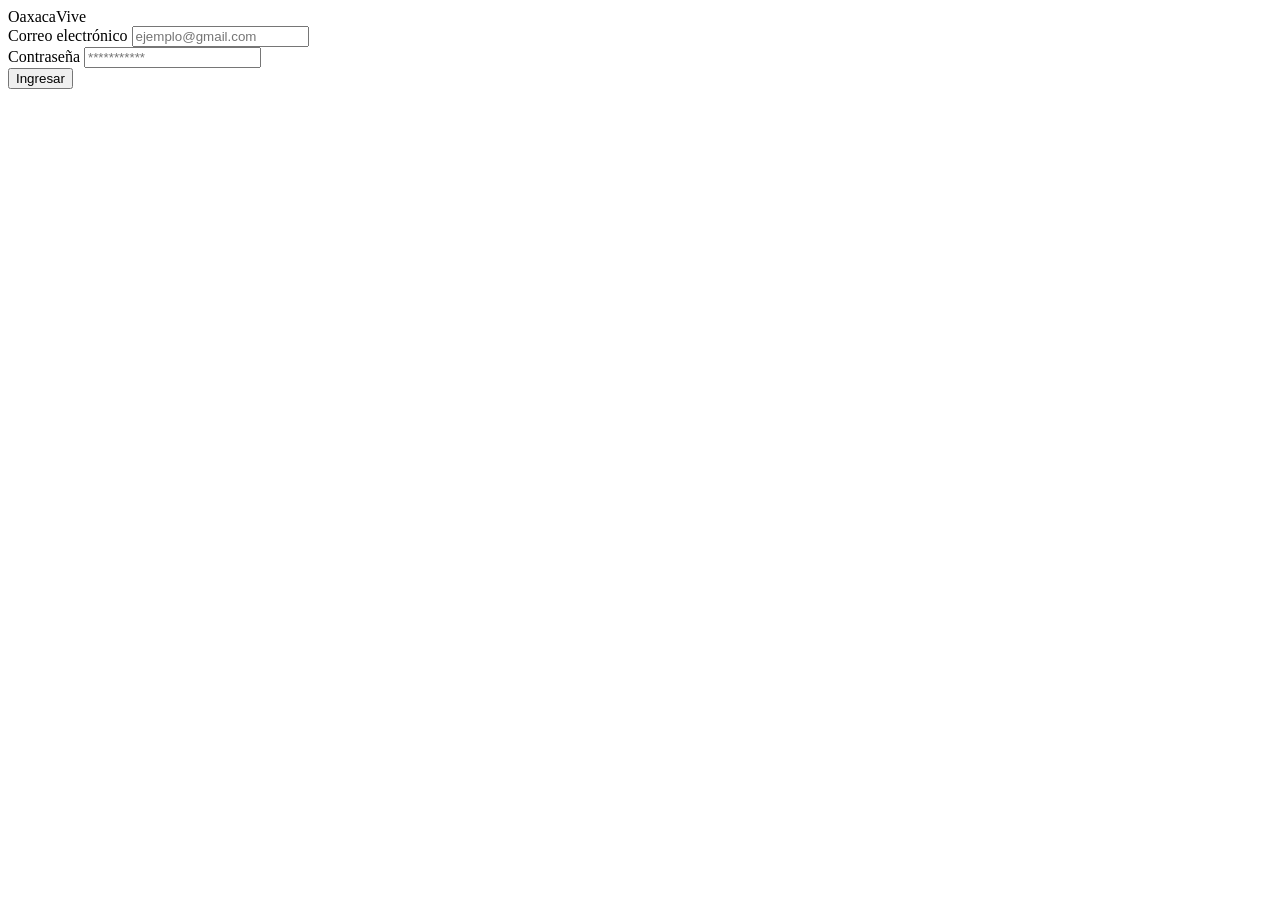
==== index.html @ a8f2c1be "index.html" ====
<!DOCTYPE html>
<html lang="es">
<head>
    <meta charset="UTF-8">
    <meta name="viewport" content="width=device-width, initial-scale=1.0">
    <title>OaxacaVive - Login</title>
    <!-- Aquí enlazarías tu archivo CSS -->
    <link rel="stylesheet" href="style.css"> 
</head>
<body>
    <div class="login-pantalla">
        <form id="loginForm" class="login-formulario">
            <div class="login-logo">OaxacaVive</div>
            
            <div id="errorMessage" style="color: red; margin-bottom: 1rem; display: none;"></div>

            <div>
                <label class="login-label">Correo electrónico</label>
                <input id="username" class="login-input" type="text" placeholder="ejemplo@gmail.com" required>
            </div>

            <div>
                <label class="login-label">Contraseña</label>
                <input id="password" class="login-input" type="password" placeholder="***********" required>
            </div>

            <button type="submit" class="login-boton" id="submitBtn">Ingresar</button>
        </form>
    </div>

    <!-- Enlazamos la lógica de JavaScript -->
    <script src="app.js"></script>
</body>
</html>
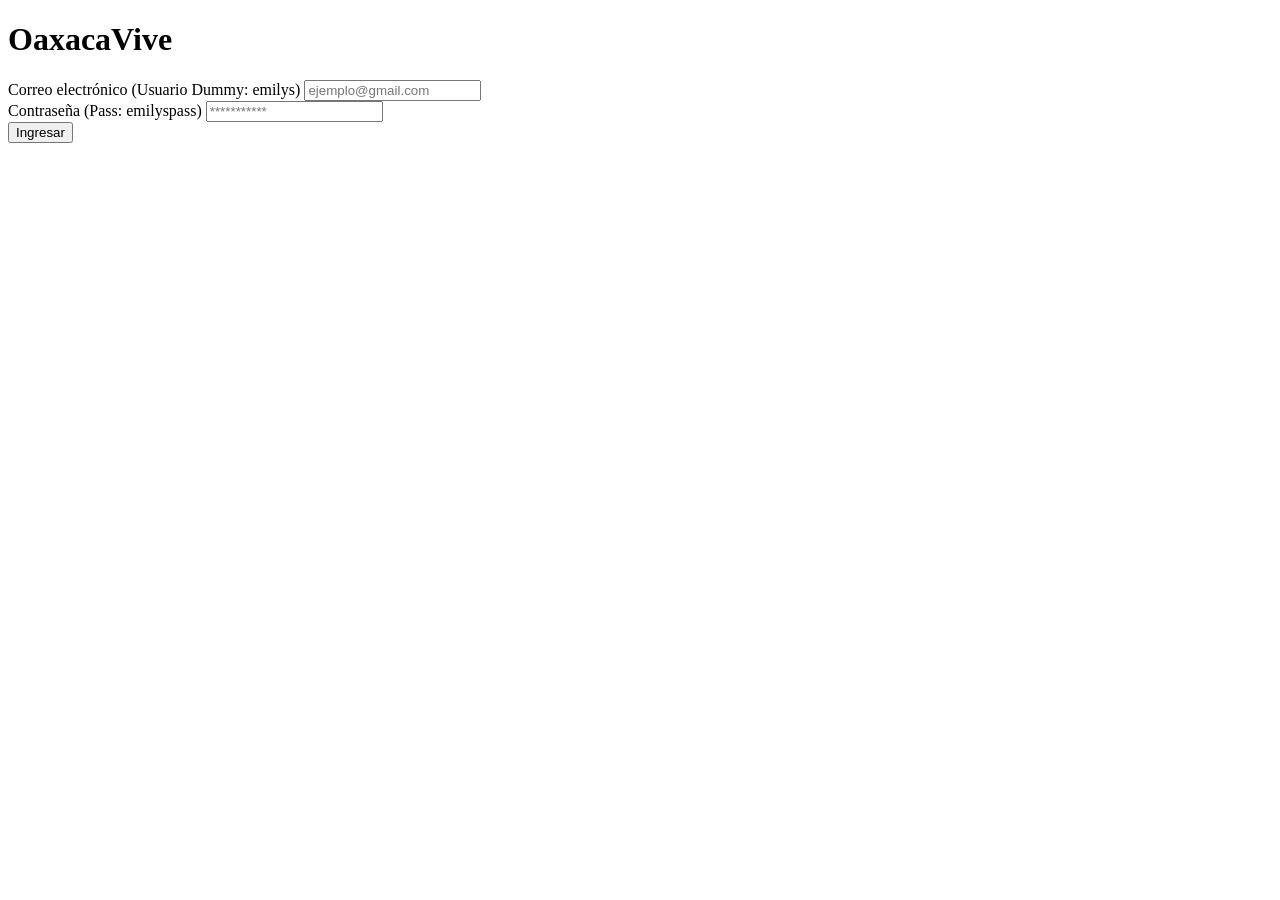
==== commit 4a28b202: "index correccion" ====
--- a/index.html
+++ b/index.html
@@ -3,32 +3,29 @@
 <head>
     <meta charset="UTF-8">
     <meta name="viewport" content="width=device-width, initial-scale=1.0">
-    <title>OaxacaVive - Login</title>
-    <!-- Aquí enlazarías tu archivo CSS -->
-    <link rel="stylesheet" href="style.css"> 
+    <title>OaxacaVive - Iniciar Sesión</title>
+    <link rel="stylesheet" href="./css/login.css">
 </head>
 <body>
     <div class="login-pantalla">
         <form id="loginForm" class="login-formulario">
-            <div class="login-logo">OaxacaVive</div>
+            <h1 class="login-logo">Oaxaca<span>Vive</span></h1>
             
-            <div id="errorMessage" style="color: red; margin-bottom: 1rem; display: none;"></div>
+            <div id="errorMessage" class="error-message" style="display: none;"></div>
 
-            <div>
-                <label class="login-label">Correo electrónico</label>
+            <div class="input-group">
+                <label class="login-label">Correo electrónico (Usuario Dummy: emilys)</label>
                 <input id="username" class="login-input" type="text" placeholder="ejemplo@gmail.com" required>
             </div>
 
-            <div>
-                <label class="login-label">Contraseña</label>
+            <div class="input-group">
+                <label class="login-label">Contraseña (Pass: emilyspass)</label>
                 <input id="password" class="login-input" type="password" placeholder="***********" required>
             </div>
 
             <button type="submit" class="login-boton" id="submitBtn">Ingresar</button>
         </form>
     </div>
-
-    <!-- Enlazamos la lógica de JavaScript -->
-    <script src="app.js"></script>
+    <script type="module" src="./js/login.js"></script>
 </body>
 </html>
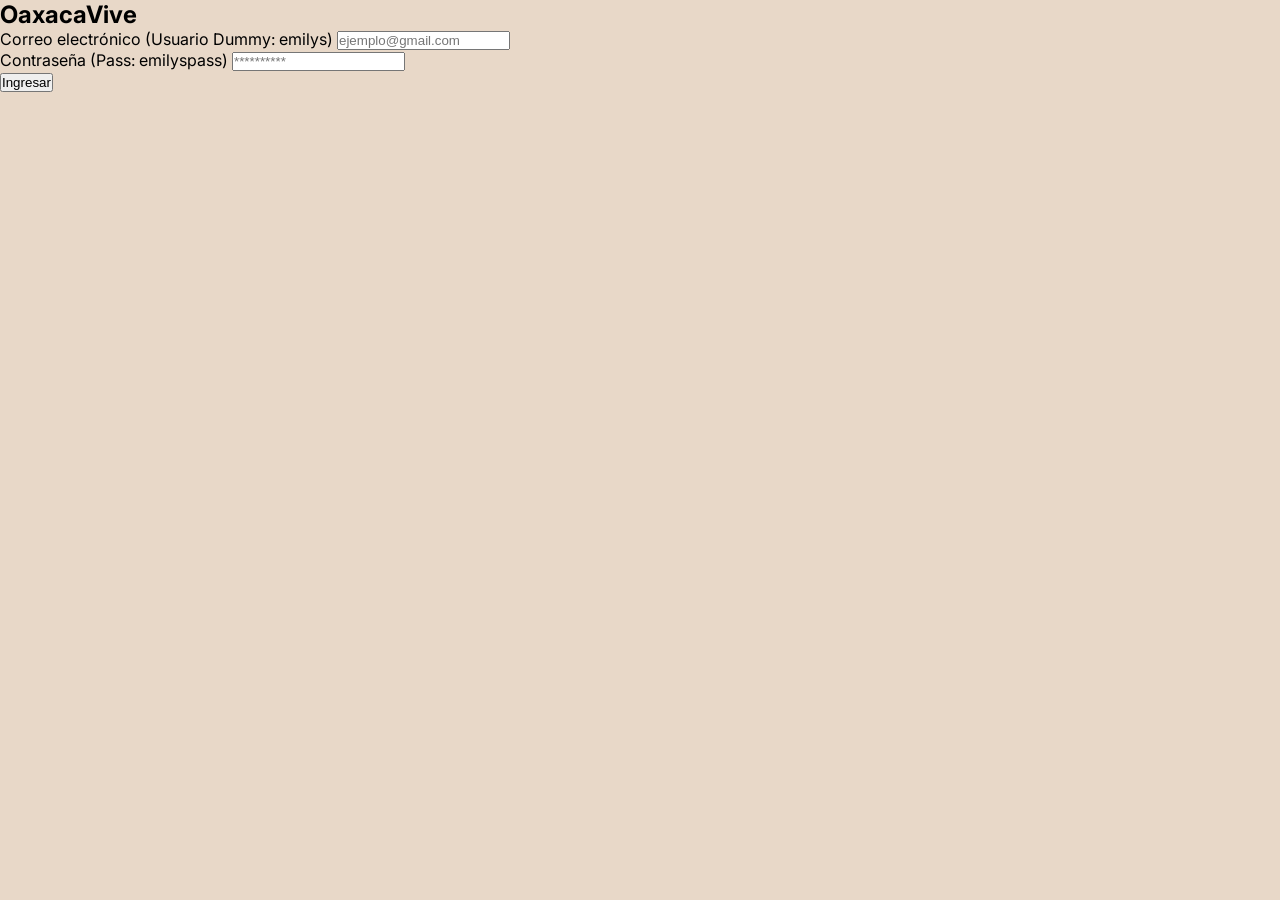
==== commit a44cb581: "nuevos cambios" ====
--- a/index.html
+++ b/index.html
@@ -3,27 +3,24 @@
 <head>
     <meta charset="UTF-8">
     <meta name="viewport" content="width=device-width, initial-scale=1.0">
-    <title>OaxacaVive - Iniciar Sesión</title>
+    <title>OaxacaVive - Login</title>
+    <!-- Ruta relativa para que cargue perfectamente en el VPS y GitHub Pages -->
     <link rel="stylesheet" href="./css/login.css">
 </head>
 <body>
-    <div class="login-pantalla">
-        <form id="loginForm" class="login-formulario">
-            <h1 class="login-logo">Oaxaca<span>Vive</span></h1>
-            
-            <div id="errorMessage" class="error-message" style="display: none;"></div>
-
-            <div class="input-group">
-                <label class="login-label">Correo electrónico (Usuario Dummy: emilys)</label>
-                <input id="username" class="login-input" type="text" placeholder="ejemplo@gmail.com" required>
+    <div class="login-container">
+        <h2>OaxacaVive</h2>
+        <form id="loginForm">
+            <div class="form-group">
+                <label for="email">Correo electrónico (Usuario Dummy: emilys)</label>
+                <input type="text" id="email" required placeholder="ejemplo@gmail.com">
             </div>
-
-            <div class="input-group">
-                <label class="login-label">Contraseña (Pass: emilyspass)</label>
-                <input id="password" class="login-input" type="password" placeholder="***********" required>
+            <div class="form-group">
+                <label for="password">Contraseña (Pass: emilyspass)</label>
+                <input type="password" id="password" required placeholder="**********">
             </div>
-
-            <button type="submit" class="login-boton" id="submitBtn">Ingresar</button>
+            <button type="submit" class="btn-submit">Ingresar</button>
+            <p id="errorMsg" class="error-msg" style="color: red; display: none;"></p>
         </form>
     </div>
     <script type="module" src="./js/login.js"></script>
--- a/css/login.css
+++ b/css/login.css
@@ -0,0 +1,81 @@
+@import url('https://fonts.googleapis.com/css2?family=Lora:wght@700&family=Inter:wght@400;600&display=swap');
+
+* { box-sizing: border-box; margin: 0; padding: 0; }
+
+body {
+    background-color: #E8D8C8;
+    font-family: 'Inter', sans-serif;
+}
+
+.login-pantalla {
+    display: flex;
+    justify-content: center;
+    align-items: center;
+    height: 100vh;
+}
+
+.login-formulario {
+    background-color: #DBCAB8;
+    padding: 3rem;
+    border-radius: 12px;
+    width: 100%;
+    max-width: 400px;
+    box-shadow: 0 10px 15px -3px rgba(0, 0, 0, 0.1);
+}
+
+.login-logo {
+    font-family: 'Lora', serif;
+    color: #6A4A3C;
+    text-align: center;
+    font-size: 2.2rem;
+    margin-bottom: 2rem;
+}
+
+.login-logo span { color: #DFB15B; }
+
+.error-message {
+    background-color: #ffcccc;
+    color: #cc0000;
+    padding: 10px;
+    border-radius: 4px;
+    margin-bottom: 15px;
+    font-size: 0.9rem;
+    text-align: center;
+}
+
+.input-group { margin-bottom: 1.5rem; }
+
+.login-label {
+    display: block;
+    font-size: 0.85rem;
+    color: #6A4A3C;
+    margin-bottom: 0.5rem;
+    font-weight: 600;
+}
+
+.login-input {
+    width: 100%;
+    padding: 0.8rem;
+    border: 1px solid #c2b09e;
+    border-radius: 6px;
+    background-color: #F4EBE1;
+    font-size: 1rem;
+}
+
+.login-input:focus {
+    outline: none;
+    border-color: #DFB15B;
+}
+
+.login-boton {
+    background-color: #DFB15B;
+    color: #6A4A3C;
+    width: 100%;
+    padding: 0.8rem;
+    border: none;
+    border-radius: 6px;
+    font-weight: 600;
+    font-size: 1rem;
+    cursor: pointer;
+    margin-top: 1rem;
+}
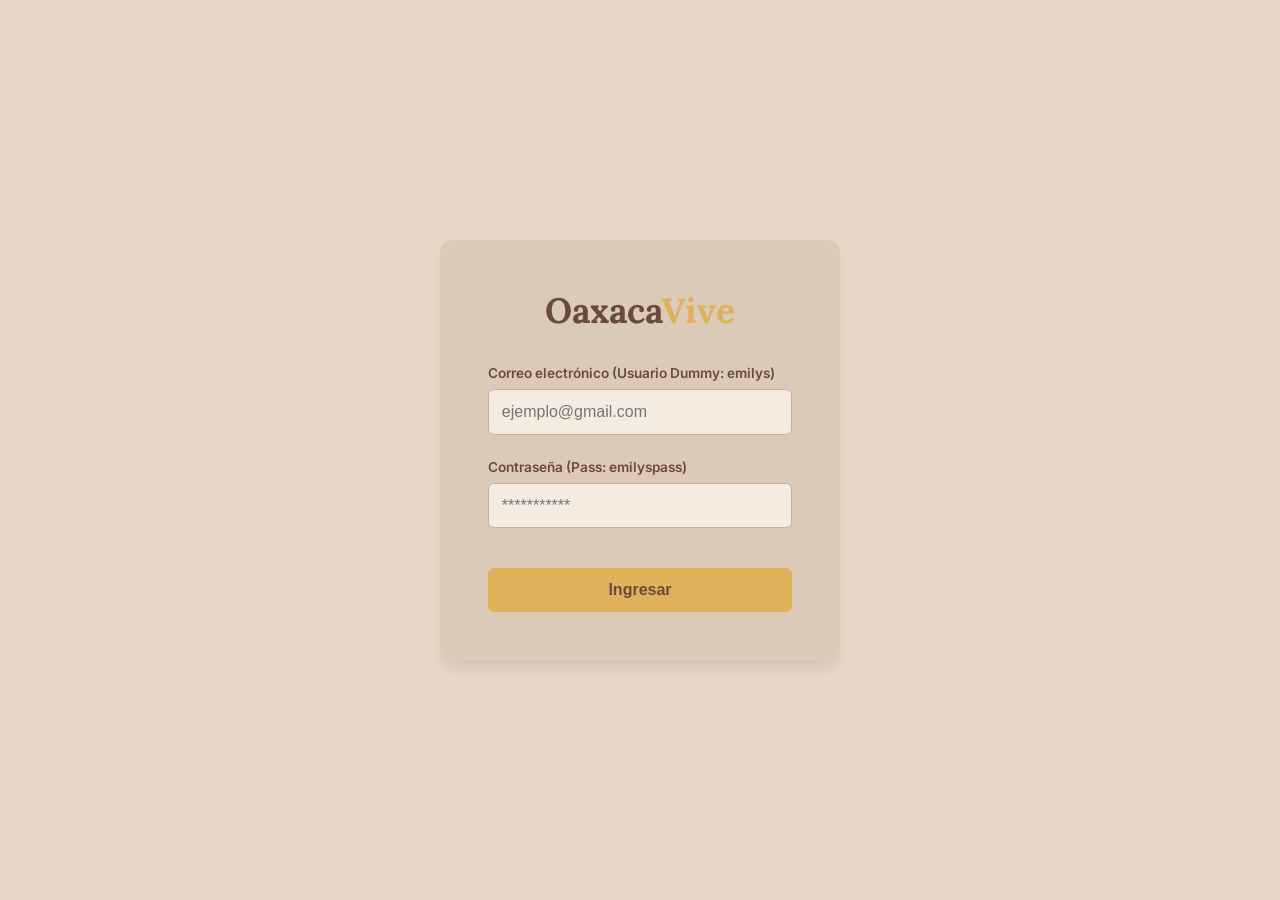
==== commit ea608d5d: "errores" ====
--- a/index.html
+++ b/index.html
@@ -3,24 +3,27 @@
 <head>
     <meta charset="UTF-8">
     <meta name="viewport" content="width=device-width, initial-scale=1.0">
-    <title>OaxacaVive - Login</title>
-    <!-- Ruta relativa para que cargue perfectamente en el VPS y GitHub Pages -->
+    <title>OaxacaVive - Iniciar Sesión</title>
     <link rel="stylesheet" href="./css/login.css">
 </head>
 <body>
-    <div class="login-container">
-        <h2>OaxacaVive</h2>
-        <form id="loginForm">
-            <div class="form-group">
-                <label for="email">Correo electrónico (Usuario Dummy: emilys)</label>
-                <input type="text" id="email" required placeholder="ejemplo@gmail.com">
+    <div class="login-pantalla">
+        <form id="loginForm" class="login-formulario">
+            <h1 class="login-logo">Oaxaca<span>Vive</span></h1>
+            
+            <div id="errorMessage" class="error-message" style="display: none;"></div>
+
+            <div class="input-group">
+                <label class="login-label">Correo electrónico (Usuario Dummy: emilys)</label>
+                <input id="username" class="login-input" type="text" placeholder="ejemplo@gmail.com" required>
             </div>
-            <div class="form-group">
-                <label for="password">Contraseña (Pass: emilyspass)</label>
-                <input type="password" id="password" required placeholder="**********">
+
+            <div class="input-group">
+                <label class="login-label">Contraseña (Pass: emilyspass)</label>
+                <input id="password" class="login-input" type="password" placeholder="***********" required>
             </div>
-            <button type="submit" class="btn-submit">Ingresar</button>
-            <p id="errorMsg" class="error-msg" style="color: red; display: none;"></p>
+
+            <button type="submit" class="login-boton" id="submitBtn">Ingresar</button>
         </form>
     </div>
     <script type="module" src="./js/login.js"></script>
